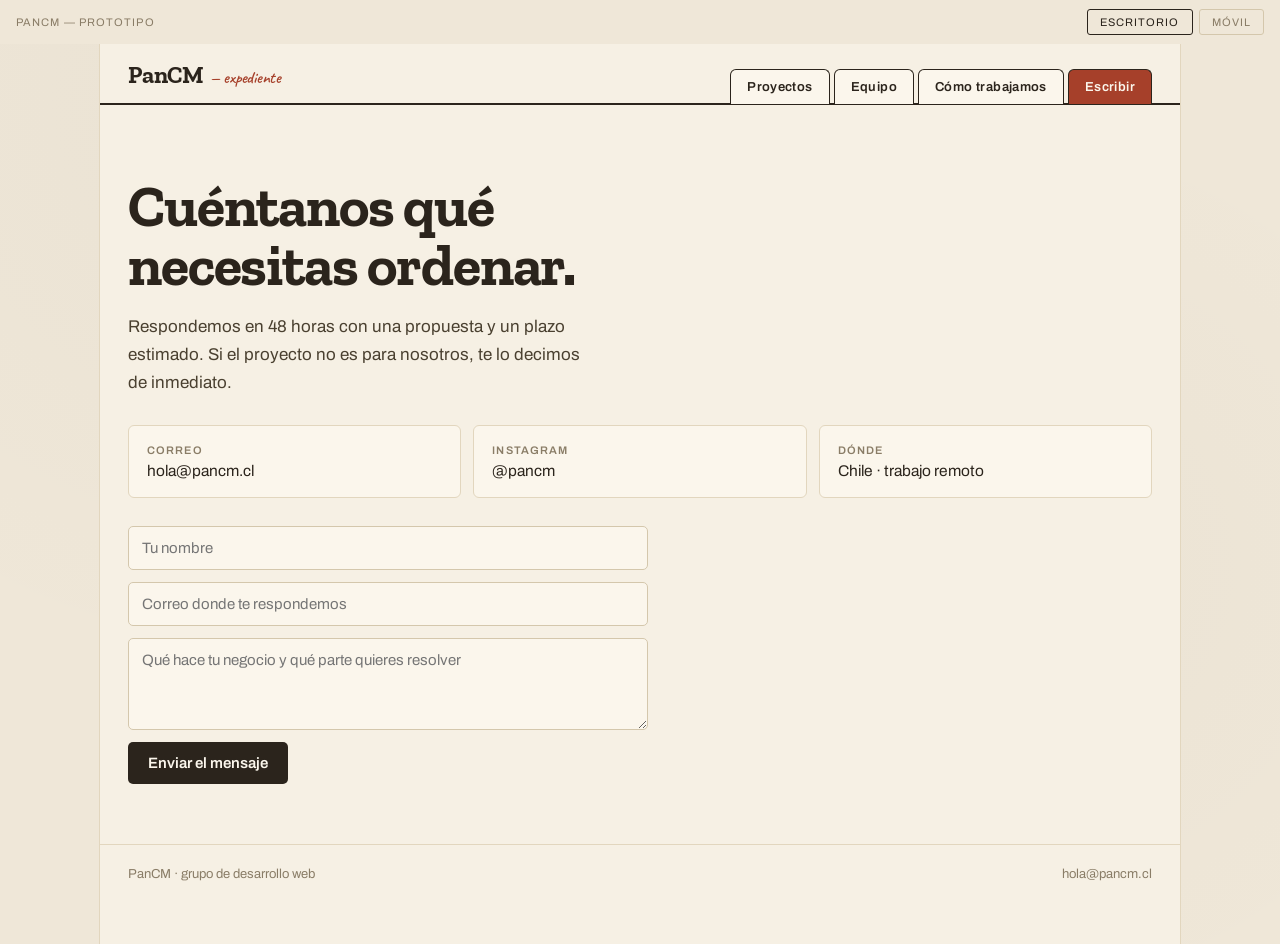
==== contacto.html @ c2e68059 "Sitio de portafolio PanCM en HTML, CSS y JS puro Portado desde el diseno de Claude Design a un sitio" ====
<!doctype html>
<html lang="es">
<head>
<meta charset="utf-8" />
<meta name="viewport" content="width=device-width, initial-scale=1" />
<title>Contacto — PanCM</title>
<link rel="preconnect" href="https://fonts.googleapis.com" />
<link rel="preconnect" href="https://fonts.gstatic.com" crossorigin />
<link href="https://fonts.googleapis.com/css2?family=Zilla+Slab:wght@500;600;700&family=Archivo:wght@400;500;600&family=Caveat:wght@500;600&display=swap" rel="stylesheet" />
<link rel="stylesheet" href="styles.css" />
</head>
<body>

  <div class="devicebar">
    <span>PanCM — prototipo</span>
    <div class="btns">
      <button data-device="desktop">Escritorio</button>
      <button data-device="mobile">Móvil</button>
    </div>
  </div>

  <div class="shell">
    <header class="site">
      <a href="index.html" class="logo">PanCM<span class="tag">— expediente</span></a>
      <nav class="main">
        <a href="proyectos.html">Proyectos</a>
        <a href="equipo.html">Equipo</a>
        <a href="nosotros.html">Cómo trabajamos</a>
        <a href="contacto.html" class="cta">Escribir</a>
      </nav>
    </header>

    <main>
      <section style="padding:56px 28px 60px">
        <h1 class="case-hero-title" style="max-width:14ch">Cuéntanos qué necesitas ordenar.</h1>
        <p class="case-lead" style="max-width:50ch">Respondemos en 48 horas con una propuesta y un plazo estimado. Si el proyecto no es para nosotros, te lo decimos de inmediato.</p>

        <div class="contact-grid">
          <div class="contact-box"><div class="label">Correo</div><div class="value">hola@pancm.cl</div></div>
          <div class="contact-box"><div class="label">Instagram</div><div class="value">@pancm</div></div>
          <div class="contact-box"><div class="label">Dónde</div><div class="value">Chile · trabajo remoto</div></div>
        </div>

        <form class="contact-form" onsubmit="return false">
          <input placeholder="Tu nombre" />
          <input placeholder="Correo donde te respondemos" />
          <textarea placeholder="Qué hace tu negocio y qué parte quieres resolver" rows="4"></textarea>
          <button type="submit">Enviar el mensaje</button>
        </form>
      </section>
    </main>

    <footer class="site">
      <span>PanCM · grupo de desarrollo web</span>
      <span>hola@pancm.cl</span>
    </footer>
  </div>

  <script src="main.js"></script>
</body>
</html>
---- styles.css ----
* { box-sizing: border-box; }

:root {
  --bg: #EFE7D8;
  --shell: #F6F0E4;
  --card: #FBF6EC;
  --ink: #2B241C;
  --ink-soft: #4A4030;
  --muted: #8A7D67;
  --border: #E2D6BE;
  --border-strong: #D4C7AC;
  --accent: #A6402A;
  --accent-dark: #8C321F;
  --green: #3E6B5C;
  --pin: #D4C7AC;
}

body {
  margin: 0;
  background: var(--bg);
  background-image:
    radial-gradient(circle at 20% 10%, rgba(43,36,28,0.025), transparent 45%),
    radial-gradient(circle at 80% 60%, rgba(43,36,28,0.02), transparent 40%);
  font-family: 'Archivo', sans-serif;
  color: var(--ink);
  -webkit-font-smoothing: antialiased;
  display: flex;
  flex-direction: column;
  align-items: center;
}

a { color: var(--ink); text-decoration: none; }
a:hover { color: var(--accent); }
:focus-visible { outline: 2px solid var(--accent); outline-offset: 3px; }
::selection { background: var(--accent); color: var(--card); }

@keyframes settle {
  from { opacity: 0; transform: translateY(14px) rotate(var(--r0, 0deg)); }
  to { opacity: 1; transform: translateY(0) rotate(var(--rf, 0deg)); }
}

@media (prefers-reduced-motion: reduce) {
  *, *::before, *::after {
    animation-duration: 0.001ms !important;
    animation-delay: 0ms !important;
    transition-duration: 0.001ms !important;
  }
}

/* Barra superior de modo escritorio/móvil */
.devicebar {
  width: 100%;
  display: flex;
  align-items: center;
  justify-content: space-between;
  gap: 16px;
  padding: 9px 16px;
  font-size: 11px;
  letter-spacing: 0.1em;
  text-transform: uppercase;
  color: var(--muted);
  background: var(--bg);
  position: sticky;
  top: 0;
  z-index: 30;
}

.devicebar .btns { display: flex; gap: 6px; }

.devicebar button {
  font: inherit;
  letter-spacing: inherit;
  text-transform: inherit;
  padding: 6px 12px;
  border: 1px solid var(--border-strong);
  background: transparent;
  color: var(--muted);
  cursor: pointer;
  border-radius: 3px;
}

.devicebar button:hover,
.devicebar button.active {
  border-color: var(--ink);
  color: var(--ink);
}

/* Shell principal */
.shell {
  width: 100%;
  max-width: 1080px;
  background: var(--shell);
  min-height: 100vh;
  position: relative;
  box-shadow: 0 0 0 1px var(--border);
  transition: max-width 0.2s ease;
}

.shell.mobile { max-width: 412px; }

/* Header */
header.site {
  position: sticky;
  top: 37px;
  z-index: 20;
  display: flex;
  flex-wrap: wrap;
  align-items: flex-end;
  justify-content: space-between;
  gap: 10px 24px;
  padding: 16px 28px 0;
  background: var(--shell);
  border-bottom: 2px solid var(--ink);
}

.logo {
  font-family: 'Zilla Slab', serif;
  font-size: 24px;
  font-weight: 700;
  letter-spacing: -0.01em;
  padding-bottom: 14px;
}

.logo .tag {
  font-family: 'Caveat', cursive;
  font-size: 17px;
  color: var(--accent);
  margin-left: 6px;
  font-weight: 600;
}

nav.main { display: flex; flex-wrap: wrap; gap: 4px; }

nav.main a {
  font-size: 13px;
  font-weight: 600;
  letter-spacing: 0.03em;
  padding: 10px 16px;
  border: 1px solid var(--ink);
  border-bottom: none;
  border-radius: 6px 6px 0 0;
  background: var(--card);
  color: var(--ink);
  transform: translateY(1px);
}

nav.main a:hover { background: #FFFFFF; }

nav.main a.cta {
  background: var(--accent);
  color: var(--card);
}

nav.main a.cta:hover { background: var(--accent-dark); color: var(--card); }

/* Secciones genéricas */
main section { padding: 0 28px; }

.eyebrow {
  display: inline-block;
  font-size: 12px;
  font-weight: 600;
  letter-spacing: 0.12em;
  text-transform: uppercase;
  color: var(--card);
  background: var(--ink);
  padding: 6px 12px;
  border-radius: 3px;
  transform: rotate(-2deg);
}

h1 {
  margin: 22px 0 0;
  font-family: 'Zilla Slab', serif;
  font-size: clamp(38px, 7vw, 74px);
  line-height: 1.02;
  letter-spacing: -0.02em;
  font-weight: 700;
  max-width: 16ch;
  text-wrap: balance;
}

.lead {
  margin: 22px 0 0;
  max-width: 52ch;
  font-size: 18px;
  line-height: 1.65;
  color: var(--ink-soft);
  text-wrap: pretty;
}

.actions {
  display: flex;
  flex-wrap: wrap;
  gap: 12px;
  margin-top: 30px;
  align-items: center;
}

.btn {
  font-weight: 600;
  font-size: 15px;
  padding: 13px 20px;
  background: var(--ink);
  color: var(--card);
  border-radius: 4px;
  transform: rotate(-0.6deg);
  display: inline-block;
  border: none;
  cursor: pointer;
  font-family: inherit;
}

.btn:hover { background: var(--accent); color: var(--card); }

.scribble {
  font-family: 'Caveat', cursive;
  font-size: 22px;
  color: var(--accent);
  transform: rotate(-3deg);
}

/* Tarjeta de caso destacado */
.case-card {
  display: block;
  position: relative;
  background: var(--card);
  border: 1px solid var(--ink);
  border-radius: 8px;
  padding: 20px;
  transform: rotate(-0.8deg);
  box-shadow: 5px 6px 0 rgba(43,36,28,0.08);
}

.case-card:hover {
  transform: rotate(0deg);
  box-shadow: 6px 8px 0 rgba(43,36,28,0.12);
}

.case-card .tape {
  position: absolute;
  top: -12px;
  left: 32px;
  width: 64px;
  height: 22px;
  background: rgba(166,64,42,0.28);
  transform: rotate(-3deg);
  border-radius: 2px;
}

.case-card .row {
  display: flex;
  flex-wrap: wrap;
  gap: 16px;
  justify-content: space-between;
  align-items: flex-start;
}

.case-card .info { max-width: 52ch; }

.case-card .label {
  font-size: 12px;
  font-weight: 600;
  letter-spacing: 0.1em;
  text-transform: uppercase;
  color: var(--muted);
}

.case-card h2 {
  margin: 8px 0 0;
  font-family: 'Zilla Slab', serif;
  font-size: 28px;
  letter-spacing: -0.01em;
  font-weight: 700;
}

.case-card p {
  margin: 10px 0 0;
  color: var(--ink-soft);
  line-height: 1.6;
  font-size: 15.5px;
  text-wrap: pretty;
}

.status-pill {
  flex: none;
  font-size: 12px;
  font-weight: 700;
  letter-spacing: 0.08em;
  text-transform: uppercase;
  color: var(--green);
  border: 2px dashed var(--green);
  padding: 8px 14px;
  border-radius: 99px;
  transform: rotate(-6deg);
}

.case-card img,
.hero-photo {
  display: block;
  width: 100%;
  height: 210px;
  object-fit: cover;
  border-radius: 5px;
  margin-top: 18px;
  border: 1px solid var(--border);
}

/* Grid de miembros */
.section-label {
  font-size: 12px;
  font-weight: 600;
  letter-spacing: 0.1em;
  text-transform: uppercase;
  color: var(--muted);
  margin-bottom: 16px;
}

.member-grid {
  display: grid;
  grid-template-columns: repeat(auto-fill, minmax(190px, 1fr));
  gap: 18px 14px;
}

.member-grid.wide { grid-template-columns: repeat(auto-fill, minmax(220px, 1fr)); }

.member-card {
  display: block;
  position: relative;
  padding: 18px 16px 16px;
  background: var(--card);
  border: 1px solid var(--ink);
  border-radius: 6px;
  box-shadow: 3px 4px 0 rgba(43,36,28,0.08);
}

.member-card:hover {
  transform: translateY(-2px) !important;
  box-shadow: 4px 6px 0 rgba(43,36,28,0.14);
}

.member-card .avatar {
  position: absolute;
  top: -20px;
  left: 50%;
  width: 40px;
  height: 40px;
  border-radius: 50%;
  transform: translateX(-50%);
  object-fit: cover;
  border: 2px solid var(--ink);
}

.member-card .pin {
  position: absolute;
  top: -9px;
  left: 50%;
  width: 26px;
  height: 26px;
  background: var(--pin);
  border-radius: 50%;
  transform: translateX(-50%);
}

.member-card .name {
  font-family: 'Zilla Slab', serif;
  font-size: 18px;
  font-weight: 600;
  margin-top: 6px;
}

.member-card .role {
  margin-top: 4px;
  font-size: 13.5px;
  color: var(--muted);
}

.member-card .link {
  margin-top: 12px;
  font-family: 'Caveat', cursive;
  font-size: 17px;
  color: var(--accent);
  font-weight: 600;
}

/* Caso abierto (dashed) */
.open-case {
  border: 2px dashed var(--accent);
  border-radius: 8px;
  padding: 30px;
  position: relative;
  transform: rotate(0.5deg);
}

.open-case .badge {
  position: absolute;
  top: -14px;
  right: 36px;
  font-size: 12px;
  font-weight: 700;
  letter-spacing: 0.1em;
  text-transform: uppercase;
  color: var(--card);
  background: var(--accent);
  padding: 6px 12px;
  border-radius: 3px;
  transform: rotate(3deg);
}

.open-case h2 {
  margin: 8px 0 0;
  font-family: 'Zilla Slab', serif;
  font-size: 26px;
  font-weight: 700;
  letter-spacing: -0.01em;
}

.open-case p {
  margin: 10px 0 20px;
  max-width: 48ch;
  color: var(--ink-soft);
  line-height: 1.6;
}

/* Página proyectos / listados */
.page-title {
  margin: 0;
  font-family: 'Zilla Slab', serif;
  font-size: clamp(32px, 5.4vw, 50px);
  letter-spacing: -0.02em;
  font-weight: 700;
}

.page-sub {
  margin: 10px 0 0;
  color: var(--muted);
  font-size: 15px;
}

.project-grid {
  display: grid;
  grid-template-columns: repeat(auto-fill, minmax(300px, 1fr));
  gap: 22px;
}

.project-card {
  display: block;
  position: relative;
  background: var(--card);
  border: 1px solid var(--ink);
  border-radius: 8px;
  padding: 20px;
  box-shadow: 4px 5px 0 rgba(43,36,28,0.08);
}

.project-card:hover {
  transform: rotate(0deg) translateY(-2px);
  box-shadow: 5px 7px 0 rgba(43,36,28,0.14);
}

.project-card .row {
  display: flex;
  justify-content: space-between;
  gap: 10px;
  align-items: flex-start;
}

.project-card .caso {
  font-size: 11px;
  font-weight: 600;
  letter-spacing: 0.1em;
  text-transform: uppercase;
  color: var(--muted);
}

.project-card .nombre {
  font-family: 'Zilla Slab', serif;
  font-size: 22px;
  font-weight: 700;
  margin-top: 6px;
}

.project-card .estado {
  flex: none;
  font-size: 11.5px;
  font-weight: 700;
  letter-spacing: 0.06em;
  text-transform: uppercase;
  color: var(--green);
  border: 2px dashed var(--green);
  padding: 5px 10px;
  border-radius: 99px;
  transform: rotate(-5deg);
}

.project-card .resumen {
  margin-top: 12px;
  font-size: 14.5px;
  line-height: 1.6;
  color: var(--ink-soft);
}

/* Página de caso individual */
.back-link { font-size: 14px; color: var(--muted); }
.back-link:hover { color: var(--accent); }

.case-hero-title {
  margin: 16px 0 0;
  font-family: 'Zilla Slab', serif;
  font-size: clamp(34px, 6vw, 58px);
  letter-spacing: -0.02em;
  font-weight: 700;
  line-height: 1.02;
}

.case-lead {
  margin: 18px 0 0;
  max-width: 56ch;
  font-size: 17px;
  line-height: 1.65;
  color: var(--ink-soft);
  text-wrap: pretty;
}

.case-url {
  display: inline-block;
  margin-top: 14px;
  font-family: 'Caveat', cursive;
  font-size: 20px;
  font-weight: 600;
  color: var(--accent);
}

.stat-grid {
  padding: 8px 28px 28px;
  display: grid;
  grid-template-columns: repeat(auto-fit, minmax(140px, 1fr));
  gap: 12px;
}

.stat-box {
  background: var(--card);
  border: 1px solid var(--border);
  border-radius: 6px;
  padding: 16px;
}

.stat-box .label {
  font-size: 11px;
  letter-spacing: 0.1em;
  text-transform: uppercase;
  color: var(--muted);
  font-weight: 600;
}

.stat-box .value { margin-top: 6px; font-size: 15px; }
.stat-box .value.green { color: var(--green); }

.feature-grid {
  display: grid;
  grid-template-columns: repeat(auto-fit, minmax(250px, 1fr));
  gap: 22px;
}

.feature-grid h2 {
  margin: 0 0 8px;
  font-family: 'Zilla Slab', serif;
  font-size: 20px;
  font-weight: 700;
}

.feature-grid p {
  margin: 0;
  color: var(--ink-soft);
  line-height: 1.6;
  font-size: 15px;
  text-wrap: pretty;
}

/* Perfil individual */
.profile-head {
  display: flex;
  flex-wrap: wrap;
  gap: 20px;
  justify-content: space-between;
  align-items: flex-end;
  margin-top: 16px;
}

.profile-head .who { display: flex; align-items: center; gap: 16px; }

.profile-avatar {
  width: 78px;
  height: 78px;
  border-radius: 50%;
  object-fit: cover;
  border: 2px solid var(--ink);
  flex: none;
}

.profile-head h1 {
  margin: 0;
  font-family: 'Zilla Slab', serif;
  font-size: clamp(32px, 5.6vw, 54px);
  letter-spacing: -0.02em;
  font-weight: 700;
  line-height: 1.02;
}

.profile-role { margin: 8px 0 0; font-size: 15px; color: var(--muted); }

.profile-cta { display: flex; flex-wrap: wrap; gap: 8px; }

.profile-cta a,
.profile-cta button {
  font-weight: 600;
  font-size: 14.5px;
  padding: 12px 18px;
  border-radius: 4px;
  font-family: inherit;
  cursor: pointer;
}

.profile-cta .primary {
  background: var(--ink);
  color: var(--card);
  border: none;
}

.profile-cta .primary:hover { background: var(--accent); }

.profile-cta .secondary {
  border: 1px solid var(--ink);
  background: transparent;
  color: var(--ink);
}

.profile-cta .secondary:hover { background: var(--card); }

.profile-bio {
  margin: 20px 0 0;
  max-width: 58ch;
  font-size: 17px;
  line-height: 1.65;
  color: var(--ink-soft);
  text-wrap: pretty;
}

.profile-grid {
  padding: 20px 28px;
  display: grid;
  grid-template-columns: repeat(auto-fit, minmax(280px, 1fr));
  gap: 16px;
}

.profile-panel {
  background: var(--card);
  border: 1px solid var(--border);
  border-radius: 8px;
  padding: 22px;
}

.panel-label {
  font-size: 11px;
  font-weight: 600;
  letter-spacing: 0.1em;
  text-transform: uppercase;
  color: var(--muted);
  margin-bottom: 14px;
}

.exp-row {
  display: flex;
  gap: 14px;
  padding: 11px 0;
  border-top: 1px solid #E9DFC9;
}

.exp-row .year { font-size: 13px; color: var(--muted); width: 78px; flex: none; }
.exp-row .titulo { display: block; font-size: 15px; font-weight: 600; }
.exp-row .detalle { display: block; margin-top: 3px; font-size: 14px; color: var(--ink-soft); line-height: 1.5; }

.stack-tags { display: flex; flex-wrap: wrap; gap: 8px; }

.stack-tags span {
  font-size: 13px;
  font-weight: 500;
  padding: 6px 12px;
  background: var(--bg);
  border: 1px solid var(--border);
  border-radius: 99px;
  color: var(--ink-soft);
}

.panel-label.spaced { margin: 22px 0 10px; }

.datos-list { font-size: 14.5px; line-height: 1.85; color: var(--ink-soft); }

.linkedin-link {
  display: inline-block;
  margin-top: 8px;
  font-family: 'Caveat', cursive;
  font-size: 18px;
  font-weight: 600;
  color: var(--accent);
}

.what-did {
  display: flex;
  flex-wrap: wrap;
  gap: 14px;
  justify-content: space-between;
  align-items: center;
  padding: 20px;
  background: var(--card);
  border: 1px solid var(--ink);
  border-radius: 8px;
  transform: rotate(-0.4deg);
  box-shadow: 4px 5px 0 rgba(43,36,28,0.08);
}

.what-did:hover { transform: rotate(0deg) translateY(-2px); }

.what-did .title { font-family: 'Zilla Slab', serif; font-size: 19px; font-weight: 700; }
.what-did .aporte { display: block; margin-top: 4px; font-size: 14.5px; color: var(--muted); }
.what-did .year { font-size: 14px; font-weight: 600; color: var(--accent); }

/* Nosotros */
.value-grid {
  padding: 12px 28px 60px;
  display: grid;
  grid-template-columns: repeat(auto-fit, minmax(240px, 1fr));
  gap: 16px;
}

.value-card {
  background: var(--card);
  border: 1px solid var(--border);
  border-radius: 8px;
  padding: 22px;
}

.value-card h2 {
  margin: 0 0 8px;
  font-family: 'Zilla Slab', serif;
  font-size: 19px;
  font-weight: 700;
}

.value-card p { margin: 0; font-size: 14.5px; line-height: 1.6; color: var(--ink-soft); }

/* Contacto */
.contact-grid {
  display: grid;
  grid-template-columns: repeat(auto-fit, minmax(200px, 1fr));
  gap: 12px;
  margin-top: 28px;
}

.contact-box {
  background: var(--card);
  border: 1px solid var(--border);
  border-radius: 6px;
  padding: 18px;
}

.contact-box .label {
  font-size: 11px;
  letter-spacing: 0.1em;
  text-transform: uppercase;
  color: var(--muted);
  font-weight: 600;
}

.contact-box .value { margin-top: 6px; font-size: 15.5px; }

form.contact-form {
  margin-top: 28px;
  display: grid;
  gap: 12px;
  max-width: 520px;
}

form.contact-form input,
form.contact-form textarea {
  font-family: 'Archivo', sans-serif;
  font-size: 15px;
  padding: 13px;
  border: 1px solid var(--border-strong);
  background: var(--card);
  border-radius: 5px;
  color: var(--ink);
}

form.contact-form textarea { resize: vertical; }

form.contact-form input:focus,
form.contact-form textarea:focus {
  border-color: var(--accent);
  outline: none;
}

form.contact-form button {
  font-family: 'Archivo', sans-serif;
  font-weight: 600;
  font-size: 15px;
  padding: 13px 20px;
  background: var(--ink);
  color: var(--card);
  border: none;
  border-radius: 5px;
  cursor: pointer;
  justify-self: start;
}

form.contact-form button:hover { background: var(--accent); }

/* Footer */
footer.site {
  display: flex;
  flex-wrap: wrap;
  gap: 12px 24px;
  justify-content: space-between;
  align-items: center;
  padding: 22px 28px;
  border-top: 1px solid var(--border);
  font-size: 13px;
  color: var(--muted);
}
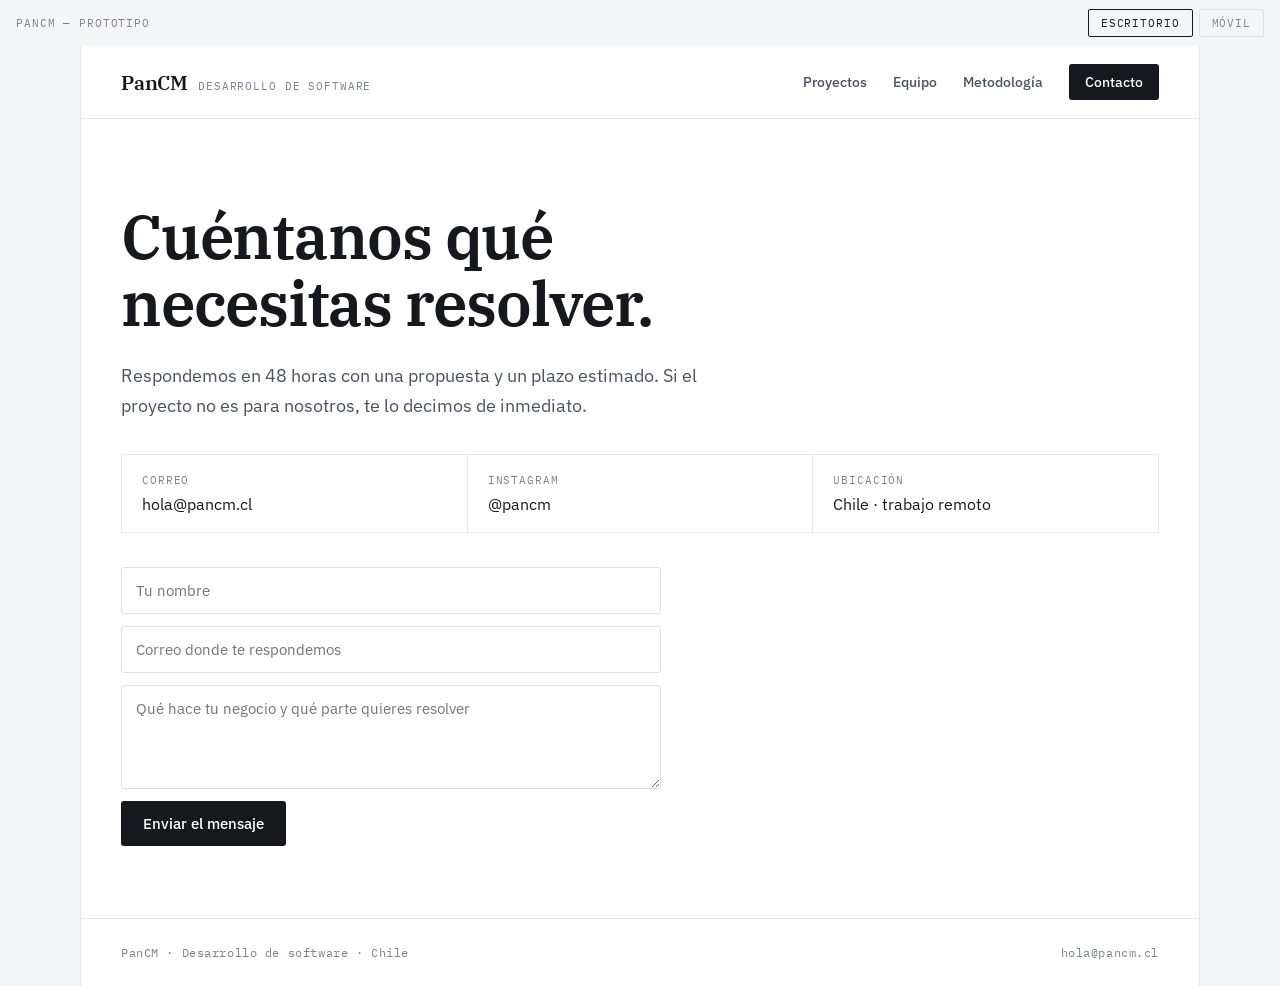
==== commit 30f17cd6: "Rediseño completo del portafolio con estilo editorial IBM Plex Reemplaza el diseño tipo expediente/p" ====
--- a/contacto.html
+++ b/contacto.html
@@ -6,7 +6,7 @@
 <title>Contacto — PanCM</title>
 <link rel="preconnect" href="https://fonts.googleapis.com" />
 <link rel="preconnect" href="https://fonts.gstatic.com" crossorigin />
-<link href="https://fonts.googleapis.com/css2?family=Zilla+Slab:wght@500;600;700&family=Archivo:wght@400;500;600&family=Caveat:wght@500;600&display=swap" rel="stylesheet" />
+<link href="https://fonts.googleapis.com/css2?family=IBM+Plex+Serif:wght@500;600&family=IBM+Plex+Sans:wght@400;500;600&family=IBM+Plex+Mono:wght@400;500&display=swap" rel="stylesheet" />
 <link rel="stylesheet" href="styles.css" />
 </head>
 <body>
@@ -21,24 +21,27 @@
 
   <div class="shell">
     <header class="site">
-      <a href="index.html" class="logo">PanCM<span class="tag">— expediente</span></a>
+      <a href="index.html" class="logo">
+        <span class="name">PanCM</span>
+        <span class="tag">Desarrollo de software</span>
+      </a>
       <nav class="main">
         <a href="proyectos.html">Proyectos</a>
         <a href="equipo.html">Equipo</a>
-        <a href="nosotros.html">Cómo trabajamos</a>
-        <a href="contacto.html" class="cta">Escribir</a>
+        <a href="nosotros.html">Metodología</a>
+        <a href="contacto.html" class="cta">Contacto</a>
       </nav>
     </header>
 
     <main>
-      <section style="padding:56px 28px 60px">
-        <h1 class="case-hero-title" style="max-width:14ch">Cuéntanos qué necesitas ordenar.</h1>
-        <p class="case-lead" style="max-width:50ch">Respondemos en 48 horas con una propuesta y un plazo estimado. Si el proyecto no es para nosotros, te lo decimos de inmediato.</p>
+      <section style="padding:64px 40px 72px">
+        <h1 style="max-width:17ch">Cuéntanos qué necesitas resolver.</h1>
+        <p class="lead" style="max-width:56ch">Respondemos en 48 horas con una propuesta y un plazo estimado. Si el proyecto no es para nosotros, te lo decimos de inmediato.</p>
 
         <div class="contact-grid">
           <div class="contact-box"><div class="label">Correo</div><div class="value">hola@pancm.cl</div></div>
           <div class="contact-box"><div class="label">Instagram</div><div class="value">@pancm</div></div>
-          <div class="contact-box"><div class="label">Dónde</div><div class="value">Chile · trabajo remoto</div></div>
+          <div class="contact-box"><div class="label">Ubicación</div><div class="value">Chile · trabajo remoto</div></div>
         </div>
 
         <form class="contact-form" onsubmit="return false">
@@ -51,7 +54,7 @@
     </main>
 
     <footer class="site">
-      <span>PanCM · grupo de desarrollo web</span>
+      <span>PanCM · Desarrollo de software · Chile</span>
       <span>hola@pancm.cl</span>
     </footer>
   </div>
--- a/styles.css
+++ b/styles.css
@@ -1,27 +1,24 @@
 * { box-sizing: border-box; }
 
 :root {
-  --bg: #EFE7D8;
-  --shell: #F6F0E4;
-  --card: #FBF6EC;
-  --ink: #2B241C;
-  --ink-soft: #4A4030;
-  --muted: #8A7D67;
-  --border: #E2D6BE;
-  --border-strong: #D4C7AC;
-  --accent: #A6402A;
-  --accent-dark: #8C321F;
-  --green: #3E6B5C;
-  --pin: #D4C7AC;
+  --bg: #F4F5F6;
+  --shell: #FFFFFF;
+  --card: #FFFFFF;
+  --ink: #16181D;
+  --ink-soft: #4A525E;
+  --muted: #7A828E;
+  --border: #E4E7EB;
+  --border-strong: #DDE1E6;
+  --accent: #2E4C6D;
+  --green: #2F6B52;
+  --green-bg: #EDF5F1;
+  --green-border: #D2E5DB;
 }
 
 body {
   margin: 0;
   background: var(--bg);
-  background-image:
-    radial-gradient(circle at 20% 10%, rgba(43,36,28,0.025), transparent 45%),
-    radial-gradient(circle at 80% 60%, rgba(43,36,28,0.02), transparent 40%);
-  font-family: 'Archivo', sans-serif;
+  font-family: 'IBM Plex Sans', sans-serif;
   color: var(--ink);
   -webkit-font-smoothing: antialiased;
   display: flex;
@@ -32,11 +29,11 @@
 a { color: var(--ink); text-decoration: none; }
 a:hover { color: var(--accent); }
 :focus-visible { outline: 2px solid var(--accent); outline-offset: 3px; }
-::selection { background: var(--accent); color: var(--card); }
-
-@keyframes settle {
-  from { opacity: 0; transform: translateY(14px) rotate(var(--r0, 0deg)); }
-  to { opacity: 1; transform: translateY(0) rotate(var(--rf, 0deg)); }
+::selection { background: var(--accent); color: #FFFFFF; }
+
+@keyframes rise {
+  from { opacity: 0; transform: translateY(10px); }
+  to { opacity: 1; transform: translateY(0); }
 }
 
 @media (prefers-reduced-motion: reduce) {
@@ -55,8 +52,9 @@
   justify-content: space-between;
   gap: 16px;
   padding: 9px 16px;
+  font-family: 'IBM Plex Mono', monospace;
   font-size: 11px;
-  letter-spacing: 0.1em;
+  letter-spacing: 0.08em;
   text-transform: uppercase;
   color: var(--muted);
   background: var(--bg);
@@ -76,7 +74,7 @@
   background: transparent;
   color: var(--muted);
   cursor: pointer;
-  border-radius: 3px;
+  border-radius: 2px;
 }
 
 .devicebar button:hover,
@@ -88,15 +86,18 @@
 /* Shell principal */
 .shell {
   width: 100%;
-  max-width: 1080px;
+  max-width: 1120px;
   background: var(--shell);
   min-height: 100vh;
   position: relative;
-  box-shadow: 0 0 0 1px var(--border);
+  border-left: 1px solid var(--border);
+  border-right: 1px solid var(--border);
   transition: max-width 0.2s ease;
 }
 
 .shell.mobile { max-width: 412px; }
+
+main { animation: rise 0.4s ease-out both; }
 
 /* Header */
 header.site {
@@ -105,86 +106,79 @@
   z-index: 20;
   display: flex;
   flex-wrap: wrap;
-  align-items: flex-end;
+  align-items: center;
   justify-content: space-between;
-  gap: 10px 24px;
-  padding: 16px 28px 0;
-  background: var(--shell);
-  border-bottom: 2px solid var(--ink);
-}
-
-.logo {
-  font-family: 'Zilla Slab', serif;
-  font-size: 24px;
-  font-weight: 700;
+  gap: 12px 32px;
+  padding: 18px 40px;
+  background: rgba(255,255,255,0.94);
+  backdrop-filter: blur(8px);
+  border-bottom: 1px solid var(--border);
+}
+
+.logo { display: flex; align-items: baseline; gap: 10px; }
+
+.logo .name {
+  font-family: 'IBM Plex Serif', serif;
+  font-size: 20px;
+  font-weight: 600;
   letter-spacing: -0.01em;
-  padding-bottom: 14px;
+  color: var(--ink);
 }
 
 .logo .tag {
-  font-family: 'Caveat', cursive;
-  font-size: 17px;
+  font-family: 'IBM Plex Mono', monospace;
+  font-size: 11px;
+  letter-spacing: 0.08em;
+  text-transform: uppercase;
+  color: var(--muted);
+}
+
+nav.main { display: flex; flex-wrap: wrap; align-items: center; gap: 26px; }
+
+nav.main a {
+  font-size: 14px;
+  font-weight: 500;
+  color: var(--ink-soft);
+}
+
+nav.main a:hover { color: var(--ink); }
+
+nav.main a.cta {
+  padding: 9px 16px;
+  background: var(--ink);
+  color: #FFFFFF;
+  border-radius: 3px;
+}
+
+nav.main a.cta:hover { background: var(--accent); color: #FFFFFF; }
+
+/* Secciones genéricas */
+main section { padding: 0 40px; }
+
+.eyebrow {
+  font-family: 'IBM Plex Mono', monospace;
+  font-size: 11.5px;
+  letter-spacing: 0.1em;
+  text-transform: uppercase;
   color: var(--accent);
-  margin-left: 6px;
-  font-weight: 600;
-}
-
-nav.main { display: flex; flex-wrap: wrap; gap: 4px; }
-
-nav.main a {
-  font-size: 13px;
-  font-weight: 600;
-  letter-spacing: 0.03em;
-  padding: 10px 16px;
-  border: 1px solid var(--ink);
-  border-bottom: none;
-  border-radius: 6px 6px 0 0;
-  background: var(--card);
-  color: var(--ink);
-  transform: translateY(1px);
-}
-
-nav.main a:hover { background: #FFFFFF; }
-
-nav.main a.cta {
-  background: var(--accent);
-  color: var(--card);
-}
-
-nav.main a.cta:hover { background: var(--accent-dark); color: var(--card); }
-
-/* Secciones genéricas */
-main section { padding: 0 28px; }
-
-.eyebrow {
-  display: inline-block;
-  font-size: 12px;
-  font-weight: 600;
-  letter-spacing: 0.12em;
-  text-transform: uppercase;
-  color: var(--card);
-  background: var(--ink);
-  padding: 6px 12px;
-  border-radius: 3px;
-  transform: rotate(-2deg);
 }
 
 h1 {
-  margin: 22px 0 0;
-  font-family: 'Zilla Slab', serif;
-  font-size: clamp(38px, 7vw, 74px);
-  line-height: 1.02;
+  margin: 20px 0 0;
+  font-family: 'IBM Plex Serif', serif;
+  font-size: clamp(36px, 5.6vw, 62px);
+  line-height: 1.08;
   letter-spacing: -0.02em;
-  font-weight: 700;
-  max-width: 16ch;
+  font-weight: 600;
+  max-width: 19ch;
   text-wrap: balance;
 }
 
 .lead {
-  margin: 22px 0 0;
-  max-width: 52ch;
-  font-size: 18px;
-  line-height: 1.65;
+  margin: 24px 0 0;
+  max-width: 58ch;
+  font-size: 17.5px;
+  line-height: 1.7;
   color: var(--ink-soft);
   text-wrap: pretty;
 }
@@ -193,602 +187,549 @@
   display: flex;
   flex-wrap: wrap;
   gap: 12px;
-  margin-top: 30px;
-  align-items: center;
+  margin-top: 34px;
 }
 
 .btn {
-  font-weight: 600;
-  font-size: 15px;
-  padding: 13px 20px;
+  font-weight: 500;
+  font-size: 15px;
+  padding: 13px 22px;
   background: var(--ink);
-  color: var(--card);
-  border-radius: 4px;
-  transform: rotate(-0.6deg);
+  color: #FFFFFF;
+  border-radius: 3px;
   display: inline-block;
   border: none;
   cursor: pointer;
   font-family: inherit;
 }
 
-.btn:hover { background: var(--accent); color: var(--card); }
-
-.scribble {
-  font-family: 'Caveat', cursive;
-  font-size: 22px;
+.btn:hover { background: var(--accent); color: #FFFFFF; }
+
+.btn-outline {
+  font-weight: 500;
+  font-size: 15px;
+  padding: 13px 22px;
+  border: 1px solid var(--border-strong);
+  border-radius: 3px;
+  color: var(--ink);
+  display: inline-block;
+  font-family: inherit;
+  background: transparent;
+}
+
+.btn-outline:hover { border-color: var(--ink); color: var(--ink); }
+
+/* Grid de stats (fichas 1px sobre fondo borde) */
+.stat-strip {
+  display: grid;
+  grid-template-columns: repeat(auto-fit, minmax(160px, 1fr));
+  gap: 1px;
+  margin-top: 56px;
+  background: var(--border);
+  border: 1px solid var(--border);
+}
+
+.stat-strip .cell { background: var(--card); padding: 20px 22px; }
+
+.stat-strip .label,
+.stat-box .label,
+.contact-box .label {
+  font-family: 'IBM Plex Mono', monospace;
+  font-size: 11px;
+  letter-spacing: 0.08em;
+  text-transform: uppercase;
+  color: var(--muted);
+}
+
+.stat-strip .value {
+  margin-top: 8px;
+  font-family: 'IBM Plex Serif', serif;
+  font-size: 26px;
+  font-weight: 600;
+}
+
+.stat-strip .value.text { font-family: 'IBM Plex Sans', sans-serif; font-size: 15px; line-height: 1.4; font-weight: 400; color: var(--ink-soft); }
+
+/* Encabezado de sección con enlace "ver todos" */
+.section-head {
+  display: flex;
+  flex-wrap: wrap;
+  gap: 12px;
+  align-items: baseline;
+  justify-content: space-between;
+  margin-bottom: 24px;
+}
+
+.section-head h2 {
+  margin: 0;
+  font-family: 'IBM Plex Serif', serif;
+  font-size: 24px;
+  font-weight: 600;
+  letter-spacing: -0.01em;
+}
+
+.section-head a {
+  font-size: 14px;
+  font-weight: 500;
   color: var(--accent);
-  transform: rotate(-3deg);
-}
-
-/* Tarjeta de caso destacado */
-.case-card {
-  display: block;
-  position: relative;
+}
+
+/* Tarjeta de caso destacado (home) */
+.case-feature {
+  display: block;
+  border: 1px solid var(--border);
+  border-radius: 4px;
+  overflow: hidden;
+  transition: border-color 0.18s ease, box-shadow 0.18s ease;
+}
+
+.case-feature:hover {
+  border-color: var(--ink);
+  box-shadow: 0 8px 28px rgba(22,24,29,0.07);
+}
+
+.case-feature img {
+  display: block;
+  width: 100%;
+  height: 260px;
+  object-fit: cover;
+}
+
+.case-feature .body {
+  padding: 26px 28px;
+  display: flex;
+  flex-wrap: wrap;
+  gap: 20px;
+  justify-content: space-between;
+  align-items: flex-start;
+}
+
+.case-feature .meta {
+  font-family: 'IBM Plex Mono', monospace;
+  font-size: 11px;
+  letter-spacing: 0.08em;
+  text-transform: uppercase;
+  color: var(--muted);
+}
+
+.case-feature .info { max-width: 56ch; }
+
+.case-feature h3 {
+  margin: 10px 0 0;
+  font-family: 'IBM Plex Serif', serif;
+  font-size: 26px;
+  font-weight: 600;
+  letter-spacing: -0.01em;
+}
+
+.case-feature p {
+  margin: 10px 0 0;
+  font-size: 15.5px;
+  line-height: 1.65;
+  color: var(--ink-soft);
+  text-wrap: pretty;
+}
+
+.status-pill {
+  flex: none;
+  font-family: 'IBM Plex Mono', monospace;
+  font-size: 11px;
+  font-weight: 500;
+  letter-spacing: 0.08em;
+  text-transform: uppercase;
+  color: var(--green);
+  background: var(--green-bg);
+  border: 1px solid var(--green-border);
+  padding: 6px 12px;
+  border-radius: 2px;
+}
+
+/* Grid de miembros (home) */
+.member-grid {
+  display: grid;
+  grid-template-columns: repeat(auto-fill, minmax(210px, 1fr));
+  gap: 1px;
+  background: var(--border);
+  border: 1px solid var(--border);
+}
+
+.member-card {
+  display: block;
   background: var(--card);
-  border: 1px solid var(--ink);
-  border-radius: 8px;
-  padding: 20px;
-  transform: rotate(-0.8deg);
-  box-shadow: 5px 6px 0 rgba(43,36,28,0.08);
-}
-
-.case-card:hover {
-  transform: rotate(0deg);
-  box-shadow: 6px 8px 0 rgba(43,36,28,0.12);
-}
-
-.case-card .tape {
-  position: absolute;
-  top: -12px;
-  left: 32px;
-  width: 64px;
-  height: 22px;
-  background: rgba(166,64,42,0.28);
-  transform: rotate(-3deg);
+  padding: 22px;
+  transition: background 0.16s ease;
+}
+
+.member-card:hover { background: #F7F8F9; }
+
+.member-card .who { display: flex; align-items: center; gap: 12px; }
+
+.member-card .avatar,
+.member-card .pin {
+  width: 40px;
+  height: 40px;
+  border-radius: 50%;
+  object-fit: cover;
+  flex: none;
+  border: 1px solid var(--border);
+}
+
+.member-card .pin { background: #EEF0F2; border: none; }
+
+.member-card .name { font-size: 15.5px; font-weight: 600; line-height: 1.25; }
+
+.member-card .role { margin-top: 14px; font-size: 14px; color: var(--muted); }
+
+.member-card .link { margin-top: 16px; font-size: 13.5px; font-weight: 500; color: var(--accent); }
+
+/* Página listado de proyectos */
+.page-title {
+  margin: 0;
+  font-family: 'IBM Plex Serif', serif;
+  font-size: clamp(32px, 4.6vw, 46px);
+  letter-spacing: -0.02em;
+  font-weight: 600;
+}
+
+.page-sub { margin: 12px 0 24px; color: var(--muted); font-size: 15.5px; }
+.page-sub.wide { max-width: 58ch; color: var(--ink-soft); line-height: 1.7; font-size: 16px; }
+
+.list-row {
+  display: grid;
+  grid-template-columns: 100px 1fr auto;
+  gap: 24px;
+  align-items: center;
+  padding: 28px 40px;
+  border-bottom: 1px solid var(--border);
+  transition: background 0.16s ease;
+}
+
+.list-row:hover { background: #F7F8F9; }
+
+.list-row .anio { font-family: 'IBM Plex Mono', monospace; font-size: 12.5px; color: var(--muted); }
+
+.list-row .nombre {
+  display: block;
+  font-family: 'IBM Plex Serif', serif;
+  font-size: 21px;
+  font-weight: 600;
+  letter-spacing: -0.01em;
+}
+
+.list-row .resumen {
+  display: block;
+  margin-top: 6px;
+  font-size: 15px;
+  line-height: 1.6;
+  color: var(--ink-soft);
+  max-width: 62ch;
+}
+
+.list-row .estado {
+  font-family: 'IBM Plex Mono', monospace;
+  font-size: 11px;
+  letter-spacing: 0.08em;
+  text-transform: uppercase;
+  color: var(--muted);
+  white-space: nowrap;
+}
+
+/* Fila de equipo (listado) */
+.team-row {
+  display: grid;
+  grid-template-columns: auto 1fr auto;
+  gap: 20px;
+  align-items: center;
+  padding: 24px 40px;
+  border-bottom: 1px solid var(--border);
+  transition: background 0.16s ease;
+}
+
+.team-row:hover { background: #F7F8F9; }
+
+.team-row .avatar,
+.team-row .pin {
+  width: 52px;
+  height: 52px;
+  border-radius: 50%;
+  object-fit: cover;
+  border: 1px solid var(--border);
+}
+
+.team-row .pin { background: #EEF0F2; border: none; }
+
+.team-row .nombre {
+  display: block;
+  font-family: 'IBM Plex Serif', serif;
+  font-size: 20px;
+  font-weight: 600;
+  letter-spacing: -0.01em;
+}
+
+.team-row .rol { display: block; margin-top: 4px; font-size: 14.5px; color: var(--muted); }
+
+.team-row .link { font-size: 13.5px; font-weight: 500; color: var(--accent); white-space: nowrap; }
+
+/* Página de caso individual */
+.back-link { font-size: 14px; color: var(--muted); }
+.back-link:hover { color: var(--accent); }
+
+.case-hero-title {
+  margin: 14px 0 0;
+  font-family: 'IBM Plex Serif', serif;
+  font-size: clamp(34px, 5.2vw, 54px);
+  letter-spacing: -0.02em;
+  font-weight: 600;
+  line-height: 1.08;
+}
+
+.case-lead {
+  margin: 20px 0 0;
+  max-width: 62ch;
+  font-size: 17.5px;
+  line-height: 1.7;
+  color: var(--ink-soft);
+  text-wrap: pretty;
+}
+
+.case-url {
+  display: inline-block;
+  margin-top: 18px;
+  font-size: 15px;
+  font-weight: 500;
+  color: var(--accent);
+  border-bottom: 1px solid #C9D4E0;
+  padding-bottom: 2px;
+}
+
+.stat-grid {
+  padding: 0 40px 36px;
+  display: grid;
+  grid-template-columns: repeat(auto-fit, minmax(150px, 1fr));
+  gap: 1px;
+  background: var(--border);
+  border: 1px solid var(--border);
+}
+
+.stat-box { background: var(--card); padding: 18px 20px; }
+.stat-box .value { margin-top: 7px; font-size: 15px; }
+.stat-box .value.green { color: var(--green); }
+
+.hero-photo {
+  display: block;
+  width: 100%;
+  height: 340px;
+  object-fit: cover;
+  border: 1px solid var(--border);
+  border-radius: 4px;
+}
+
+.feature-grid {
+  display: grid;
+  grid-template-columns: repeat(auto-fit, minmax(250px, 1fr));
+  gap: 36px;
+}
+
+.feature-grid > div { border-top: 2px solid var(--ink); padding-top: 16px; }
+
+.feature-grid h2 {
+  margin: 0 0 10px;
+  font-family: 'IBM Plex Serif', serif;
+  font-size: 19px;
+  font-weight: 600;
+}
+
+.feature-grid p {
+  margin: 0;
+  color: var(--ink-soft);
+  line-height: 1.7;
+  font-size: 15px;
+  text-wrap: pretty;
+}
+
+/* Perfil individual */
+.profile-head {
+  display: flex;
+  flex-wrap: wrap;
+  gap: 24px;
+  justify-content: space-between;
+  align-items: flex-end;
+  margin-top: 24px;
+}
+
+.profile-head .who { display: flex; align-items: center; gap: 20px; }
+
+.profile-avatar {
+  width: 84px;
+  height: 84px;
+  border-radius: 50%;
+  object-fit: cover;
+  border: 1px solid var(--border);
+  flex: none;
+}
+
+.profile-head h1 {
+  margin: 0;
+  font-family: 'IBM Plex Serif', serif;
+  font-size: clamp(30px, 4.8vw, 48px);
+  letter-spacing: -0.02em;
+  font-weight: 600;
+  line-height: 1.06;
+  max-width: none;
+}
+
+.profile-role { margin: 8px 0 0; font-size: 15px; color: var(--muted); }
+
+.profile-cta { display: flex; flex-wrap: wrap; gap: 8px; }
+
+.profile-cta a {
+  font-weight: 500;
+  font-size: 14.5px;
+  padding: 12px 18px;
+  border-radius: 3px;
+  font-family: inherit;
+}
+
+.profile-cta .primary { background: var(--ink); color: #FFFFFF; }
+.profile-cta .primary:hover { background: var(--accent); color: #FFFFFF; }
+
+.profile-cta .secondary { border: 1px solid var(--border-strong); color: var(--ink); }
+.profile-cta .secondary:hover { border-color: var(--ink); }
+
+.profile-bio {
+  margin: 24px 0 0;
+  max-width: 64ch;
+  font-size: 17px;
+  line-height: 1.7;
+  color: var(--ink-soft);
+  text-wrap: pretty;
+}
+
+.profile-grid {
+  padding: 40px;
+  display: grid;
+  grid-template-columns: repeat(auto-fit, minmax(280px, 1fr));
+  gap: 40px;
+}
+
+.panel-label {
+  font-family: 'IBM Plex Mono', monospace;
+  font-size: 11px;
+  font-weight: 500;
+  letter-spacing: 0.1em;
+  text-transform: uppercase;
+  color: var(--muted);
+  padding-bottom: 12px;
+  border-bottom: 2px solid var(--ink);
+}
+
+.panel-label.spaced { margin-top: 32px; }
+
+.exp-row {
+  display: grid;
+  grid-template-columns: 110px 1fr;
+  gap: 16px;
+  padding: 16px 0;
+  border-bottom: 1px solid var(--border);
+}
+
+.exp-row .year { font-family: 'IBM Plex Mono', monospace; font-size: 12.5px; color: var(--muted); }
+.exp-row .titulo { display: block; font-size: 15.5px; font-weight: 600; }
+.exp-row .detalle { display: block; margin-top: 5px; font-size: 14.5px; color: var(--ink-soft); line-height: 1.6; }
+
+.stack-tags { display: flex; flex-wrap: wrap; gap: 8px; margin-top: 16px; }
+
+.stack-tags span {
+  font-family: 'IBM Plex Mono', monospace;
+  font-size: 12.5px;
+  padding: 6px 11px;
+  background: var(--bg);
+  border: 1px solid var(--border);
   border-radius: 2px;
-}
-
-.case-card .row {
+  color: var(--ink-soft);
+}
+
+.datos-list { margin-top: 14px; font-size: 15px; line-height: 1.9; color: var(--ink-soft); }
+
+.linkedin-link {
+  display: inline-block;
+  margin-top: 10px;
+  font-size: 15px;
+  font-weight: 500;
+  color: var(--accent);
+  border-bottom: 1px solid #C9D4E0;
+  padding-bottom: 2px;
+}
+
+.what-did {
   display: flex;
   flex-wrap: wrap;
   gap: 16px;
   justify-content: space-between;
-  align-items: flex-start;
-}
-
-.case-card .info { max-width: 52ch; }
-
-.case-card .label {
-  font-size: 12px;
-  font-weight: 600;
-  letter-spacing: 0.1em;
-  text-transform: uppercase;
-  color: var(--muted);
-}
-
-.case-card h2 {
-  margin: 8px 0 0;
-  font-family: 'Zilla Slab', serif;
-  font-size: 28px;
-  letter-spacing: -0.01em;
-  font-weight: 700;
-}
-
-.case-card p {
-  margin: 10px 0 0;
-  color: var(--ink-soft);
-  line-height: 1.6;
-  font-size: 15.5px;
-  text-wrap: pretty;
-}
-
-.status-pill {
-  flex: none;
-  font-size: 12px;
-  font-weight: 700;
-  letter-spacing: 0.08em;
-  text-transform: uppercase;
-  color: var(--green);
-  border: 2px dashed var(--green);
-  padding: 8px 14px;
-  border-radius: 99px;
-  transform: rotate(-6deg);
-}
-
-.case-card img,
-.hero-photo {
-  display: block;
-  width: 100%;
-  height: 210px;
-  object-fit: cover;
-  border-radius: 5px;
-  margin-top: 18px;
-  border: 1px solid var(--border);
-}
-
-/* Grid de miembros */
-.section-label {
-  font-size: 12px;
-  font-weight: 600;
-  letter-spacing: 0.1em;
-  text-transform: uppercase;
-  color: var(--muted);
-  margin-bottom: 16px;
-}
-
-.member-grid {
-  display: grid;
-  grid-template-columns: repeat(auto-fill, minmax(190px, 1fr));
-  gap: 18px 14px;
-}
-
-.member-grid.wide { grid-template-columns: repeat(auto-fill, minmax(220px, 1fr)); }
-
-.member-card {
-  display: block;
-  position: relative;
-  padding: 18px 16px 16px;
-  background: var(--card);
-  border: 1px solid var(--ink);
-  border-radius: 6px;
-  box-shadow: 3px 4px 0 rgba(43,36,28,0.08);
-}
-
-.member-card:hover {
-  transform: translateY(-2px) !important;
-  box-shadow: 4px 6px 0 rgba(43,36,28,0.14);
-}
-
-.member-card .avatar {
-  position: absolute;
-  top: -20px;
-  left: 50%;
-  width: 40px;
-  height: 40px;
-  border-radius: 50%;
-  transform: translateX(-50%);
-  object-fit: cover;
-  border: 2px solid var(--ink);
-}
-
-.member-card .pin {
-  position: absolute;
-  top: -9px;
-  left: 50%;
-  width: 26px;
-  height: 26px;
-  background: var(--pin);
-  border-radius: 50%;
-  transform: translateX(-50%);
-}
-
-.member-card .name {
-  font-family: 'Zilla Slab', serif;
-  font-size: 18px;
-  font-weight: 600;
-  margin-top: 6px;
-}
-
-.member-card .role {
-  margin-top: 4px;
-  font-size: 13.5px;
-  color: var(--muted);
-}
-
-.member-card .link {
-  margin-top: 12px;
-  font-family: 'Caveat', cursive;
-  font-size: 17px;
-  color: var(--accent);
-  font-weight: 600;
-}
-
-/* Caso abierto (dashed) */
-.open-case {
-  border: 2px dashed var(--accent);
-  border-radius: 8px;
-  padding: 30px;
-  position: relative;
-  transform: rotate(0.5deg);
-}
-
-.open-case .badge {
-  position: absolute;
-  top: -14px;
-  right: 36px;
-  font-size: 12px;
-  font-weight: 700;
-  letter-spacing: 0.1em;
-  text-transform: uppercase;
-  color: var(--card);
-  background: var(--accent);
-  padding: 6px 12px;
-  border-radius: 3px;
-  transform: rotate(3deg);
-}
-
-.open-case h2 {
-  margin: 8px 0 0;
-  font-family: 'Zilla Slab', serif;
-  font-size: 26px;
-  font-weight: 700;
-  letter-spacing: -0.01em;
-}
-
-.open-case p {
-  margin: 10px 0 20px;
-  max-width: 48ch;
-  color: var(--ink-soft);
-  line-height: 1.6;
-}
-
-/* Página proyectos / listados */
-.page-title {
-  margin: 0;
-  font-family: 'Zilla Slab', serif;
-  font-size: clamp(32px, 5.4vw, 50px);
-  letter-spacing: -0.02em;
-  font-weight: 700;
-}
-
-.page-sub {
-  margin: 10px 0 0;
-  color: var(--muted);
-  font-size: 15px;
-}
-
-.project-grid {
-  display: grid;
-  grid-template-columns: repeat(auto-fill, minmax(300px, 1fr));
-  gap: 22px;
-}
-
-.project-card {
-  display: block;
-  position: relative;
-  background: var(--card);
-  border: 1px solid var(--ink);
-  border-radius: 8px;
-  padding: 20px;
-  box-shadow: 4px 5px 0 rgba(43,36,28,0.08);
-}
-
-.project-card:hover {
-  transform: rotate(0deg) translateY(-2px);
-  box-shadow: 5px 7px 0 rgba(43,36,28,0.14);
-}
-
-.project-card .row {
-  display: flex;
-  justify-content: space-between;
-  gap: 10px;
-  align-items: flex-start;
-}
-
-.project-card .caso {
-  font-size: 11px;
-  font-weight: 600;
-  letter-spacing: 0.1em;
-  text-transform: uppercase;
-  color: var(--muted);
-}
-
-.project-card .nombre {
-  font-family: 'Zilla Slab', serif;
-  font-size: 22px;
-  font-weight: 700;
-  margin-top: 6px;
-}
-
-.project-card .estado {
-  flex: none;
-  font-size: 11.5px;
-  font-weight: 700;
-  letter-spacing: 0.06em;
-  text-transform: uppercase;
-  color: var(--green);
-  border: 2px dashed var(--green);
-  padding: 5px 10px;
-  border-radius: 99px;
-  transform: rotate(-5deg);
-}
-
-.project-card .resumen {
-  margin-top: 12px;
-  font-size: 14.5px;
-  line-height: 1.6;
-  color: var(--ink-soft);
-}
-
-/* Página de caso individual */
-.back-link { font-size: 14px; color: var(--muted); }
-.back-link:hover { color: var(--accent); }
-
-.case-hero-title {
-  margin: 16px 0 0;
-  font-family: 'Zilla Slab', serif;
-  font-size: clamp(34px, 6vw, 58px);
-  letter-spacing: -0.02em;
-  font-weight: 700;
-  line-height: 1.02;
-}
-
-.case-lead {
-  margin: 18px 0 0;
-  max-width: 56ch;
-  font-size: 17px;
-  line-height: 1.65;
-  color: var(--ink-soft);
-  text-wrap: pretty;
-}
-
-.case-url {
-  display: inline-block;
-  margin-top: 14px;
-  font-family: 'Caveat', cursive;
+  align-items: center;
+  padding: 22px 0;
+  border-bottom: 1px solid var(--border);
+}
+
+.what-did .title { display: block; font-family: 'IBM Plex Serif', serif; font-size: 19px; font-weight: 600; }
+.what-did .aporte { display: block; margin-top: 5px; font-size: 14.5px; color: var(--ink-soft); line-height: 1.6; max-width: 64ch; }
+.what-did .year { font-family: 'IBM Plex Mono', monospace; font-size: 12.5px; color: var(--muted); white-space: nowrap; }
+
+/* Metodología (nosotros) */
+.phase-row {
+  display: grid;
+  grid-template-columns: 100px 1fr;
+  gap: 24px;
+  padding: 28px 40px;
+  border-bottom: 1px solid var(--border);
+}
+
+.phase-row .fase { font-family: 'IBM Plex Mono', monospace; font-size: 12.5px; color: var(--muted); }
+
+.phase-row .titulo {
+  display: block;
+  font-family: 'IBM Plex Serif', serif;
   font-size: 20px;
   font-weight: 600;
-  color: var(--accent);
-}
-
-.stat-grid {
-  padding: 8px 28px 28px;
-  display: grid;
-  grid-template-columns: repeat(auto-fit, minmax(140px, 1fr));
-  gap: 12px;
-}
-
-.stat-box {
-  background: var(--card);
-  border: 1px solid var(--border);
-  border-radius: 6px;
-  padding: 16px;
-}
-
-.stat-box .label {
-  font-size: 11px;
-  letter-spacing: 0.1em;
-  text-transform: uppercase;
-  color: var(--muted);
-  font-weight: 600;
-}
-
-.stat-box .value { margin-top: 6px; font-size: 15px; }
-.stat-box .value.green { color: var(--green); }
-
-.feature-grid {
-  display: grid;
-  grid-template-columns: repeat(auto-fit, minmax(250px, 1fr));
-  gap: 22px;
-}
-
-.feature-grid h2 {
-  margin: 0 0 8px;
-  font-family: 'Zilla Slab', serif;
-  font-size: 20px;
-  font-weight: 700;
-}
-
-.feature-grid p {
-  margin: 0;
-  color: var(--ink-soft);
-  line-height: 1.6;
-  font-size: 15px;
-  text-wrap: pretty;
-}
-
-/* Perfil individual */
-.profile-head {
-  display: flex;
-  flex-wrap: wrap;
-  gap: 20px;
-  justify-content: space-between;
-  align-items: flex-end;
-  margin-top: 16px;
-}
-
-.profile-head .who { display: flex; align-items: center; gap: 16px; }
-
-.profile-avatar {
-  width: 78px;
-  height: 78px;
-  border-radius: 50%;
-  object-fit: cover;
-  border: 2px solid var(--ink);
-  flex: none;
-}
-
-.profile-head h1 {
-  margin: 0;
-  font-family: 'Zilla Slab', serif;
-  font-size: clamp(32px, 5.6vw, 54px);
-  letter-spacing: -0.02em;
-  font-weight: 700;
-  line-height: 1.02;
-}
-
-.profile-role { margin: 8px 0 0; font-size: 15px; color: var(--muted); }
-
-.profile-cta { display: flex; flex-wrap: wrap; gap: 8px; }
-
-.profile-cta a,
-.profile-cta button {
-  font-weight: 600;
-  font-size: 14.5px;
-  padding: 12px 18px;
-  border-radius: 4px;
-  font-family: inherit;
-  cursor: pointer;
-}
-
-.profile-cta .primary {
-  background: var(--ink);
-  color: var(--card);
-  border: none;
-}
-
-.profile-cta .primary:hover { background: var(--accent); }
-
-.profile-cta .secondary {
-  border: 1px solid var(--ink);
-  background: transparent;
-  color: var(--ink);
-}
-
-.profile-cta .secondary:hover { background: var(--card); }
-
-.profile-bio {
-  margin: 20px 0 0;
-  max-width: 58ch;
-  font-size: 17px;
-  line-height: 1.65;
-  color: var(--ink-soft);
-  text-wrap: pretty;
-}
-
-.profile-grid {
-  padding: 20px 28px;
-  display: grid;
-  grid-template-columns: repeat(auto-fit, minmax(280px, 1fr));
-  gap: 16px;
-}
-
-.profile-panel {
-  background: var(--card);
-  border: 1px solid var(--border);
-  border-radius: 8px;
-  padding: 22px;
-}
-
-.panel-label {
-  font-size: 11px;
-  font-weight: 600;
-  letter-spacing: 0.1em;
-  text-transform: uppercase;
-  color: var(--muted);
-  margin-bottom: 14px;
-}
-
-.exp-row {
-  display: flex;
-  gap: 14px;
-  padding: 11px 0;
-  border-top: 1px solid #E9DFC9;
-}
-
-.exp-row .year { font-size: 13px; color: var(--muted); width: 78px; flex: none; }
-.exp-row .titulo { display: block; font-size: 15px; font-weight: 600; }
-.exp-row .detalle { display: block; margin-top: 3px; font-size: 14px; color: var(--ink-soft); line-height: 1.5; }
-
-.stack-tags { display: flex; flex-wrap: wrap; gap: 8px; }
-
-.stack-tags span {
-  font-size: 13px;
-  font-weight: 500;
-  padding: 6px 12px;
-  background: var(--bg);
-  border: 1px solid var(--border);
-  border-radius: 99px;
-  color: var(--ink-soft);
-}
-
-.panel-label.spaced { margin: 22px 0 10px; }
-
-.datos-list { font-size: 14.5px; line-height: 1.85; color: var(--ink-soft); }
-
-.linkedin-link {
-  display: inline-block;
+}
+
+.phase-row .detalle {
+  display: block;
   margin-top: 8px;
-  font-family: 'Caveat', cursive;
-  font-size: 18px;
-  font-weight: 600;
-  color: var(--accent);
-}
-
-.what-did {
-  display: flex;
-  flex-wrap: wrap;
-  gap: 14px;
-  justify-content: space-between;
-  align-items: center;
-  padding: 20px;
-  background: var(--card);
-  border: 1px solid var(--ink);
-  border-radius: 8px;
-  transform: rotate(-0.4deg);
-  box-shadow: 4px 5px 0 rgba(43,36,28,0.08);
-}
-
-.what-did:hover { transform: rotate(0deg) translateY(-2px); }
-
-.what-did .title { font-family: 'Zilla Slab', serif; font-size: 19px; font-weight: 700; }
-.what-did .aporte { display: block; margin-top: 4px; font-size: 14.5px; color: var(--muted); }
-.what-did .year { font-size: 14px; font-weight: 600; color: var(--accent); }
-
-/* Nosotros */
-.value-grid {
-  padding: 12px 28px 60px;
-  display: grid;
-  grid-template-columns: repeat(auto-fit, minmax(240px, 1fr));
-  gap: 16px;
-}
-
-.value-card {
-  background: var(--card);
-  border: 1px solid var(--border);
-  border-radius: 8px;
-  padding: 22px;
-}
-
-.value-card h2 {
-  margin: 0 0 8px;
-  font-family: 'Zilla Slab', serif;
-  font-size: 19px;
-  font-weight: 700;
-}
-
-.value-card p { margin: 0; font-size: 14.5px; line-height: 1.6; color: var(--ink-soft); }
+  font-size: 15px;
+  line-height: 1.7;
+  color: var(--ink-soft);
+  max-width: 62ch;
+}
 
 /* Contacto */
 .contact-grid {
   display: grid;
   grid-template-columns: repeat(auto-fit, minmax(200px, 1fr));
+  gap: 1px;
+  margin-top: 34px;
+  background: var(--border);
+  border: 1px solid var(--border);
+}
+
+.contact-box { background: var(--card); padding: 18px 20px; }
+.contact-box .value { margin-top: 7px; font-size: 15.5px; }
+
+form.contact-form {
+  margin-top: 34px;
+  display: grid;
   gap: 12px;
-  margin-top: 28px;
-}
-
-.contact-box {
-  background: var(--card);
-  border: 1px solid var(--border);
-  border-radius: 6px;
-  padding: 18px;
-}
-
-.contact-box .label {
-  font-size: 11px;
-  letter-spacing: 0.1em;
-  text-transform: uppercase;
-  color: var(--muted);
-  font-weight: 600;
-}
-
-.contact-box .value { margin-top: 6px; font-size: 15.5px; }
-
-form.contact-form {
-  margin-top: 28px;
-  display: grid;
-  gap: 12px;
-  max-width: 520px;
+  max-width: 540px;
 }
 
 form.contact-form input,
 form.contact-form textarea {
-  font-family: 'Archivo', sans-serif;
-  font-size: 15px;
-  padding: 13px;
+  font-family: 'IBM Plex Sans', sans-serif;
+  font-size: 15px;
+  padding: 13px 14px;
   border: 1px solid var(--border-strong);
   background: var(--card);
-  border-radius: 5px;
+  border-radius: 3px;
   color: var(--ink);
 }
 
@@ -801,14 +742,14 @@
 }
 
 form.contact-form button {
-  font-family: 'Archivo', sans-serif;
-  font-weight: 600;
-  font-size: 15px;
-  padding: 13px 20px;
+  font-family: 'IBM Plex Sans', sans-serif;
+  font-weight: 500;
+  font-size: 15px;
+  padding: 13px 22px;
   background: var(--ink);
-  color: var(--card);
+  color: #FFFFFF;
   border: none;
-  border-radius: 5px;
+  border-radius: 3px;
   cursor: pointer;
   justify-self: start;
 }
@@ -822,8 +763,10 @@
   gap: 12px 24px;
   justify-content: space-between;
   align-items: center;
-  padding: 22px 28px;
+  padding: 26px 40px;
   border-top: 1px solid var(--border);
-  font-size: 13px;
+  font-family: 'IBM Plex Mono', monospace;
+  font-size: 11.5px;
+  letter-spacing: 0.05em;
   color: var(--muted);
 }
